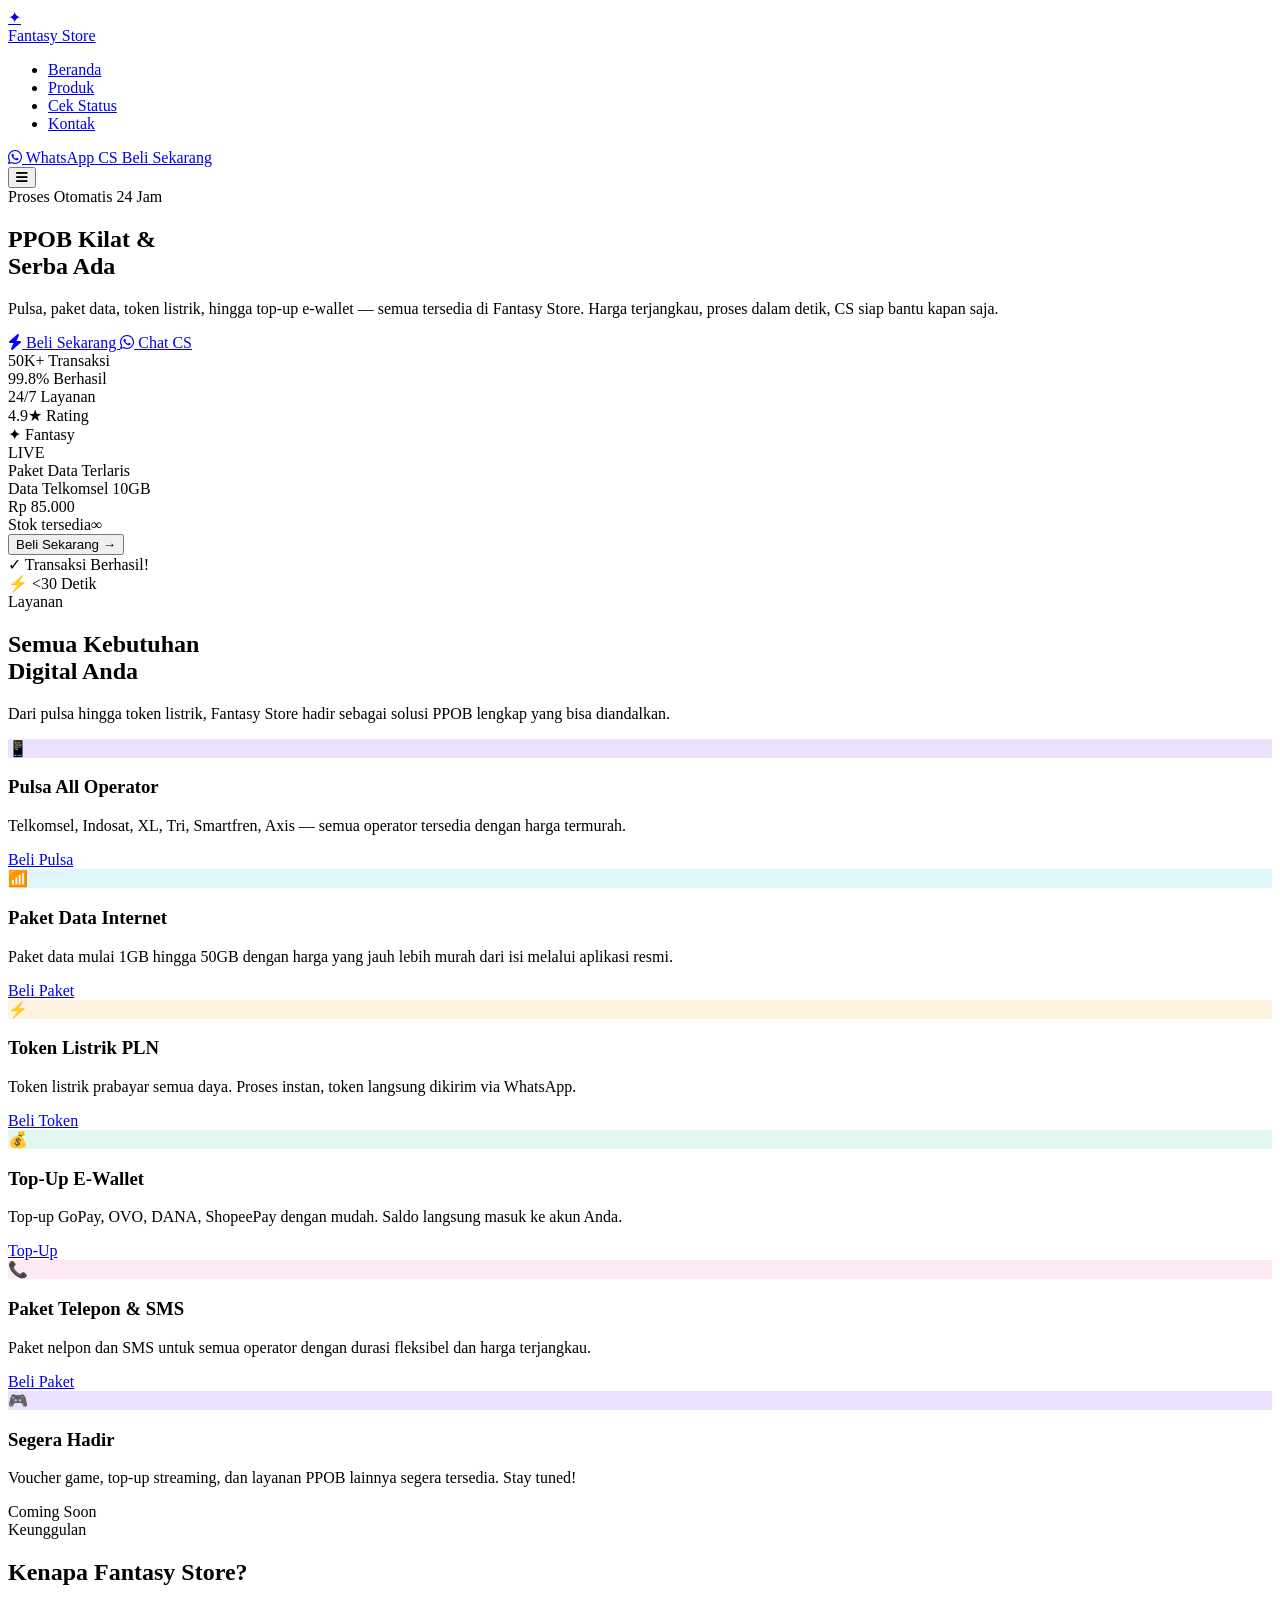
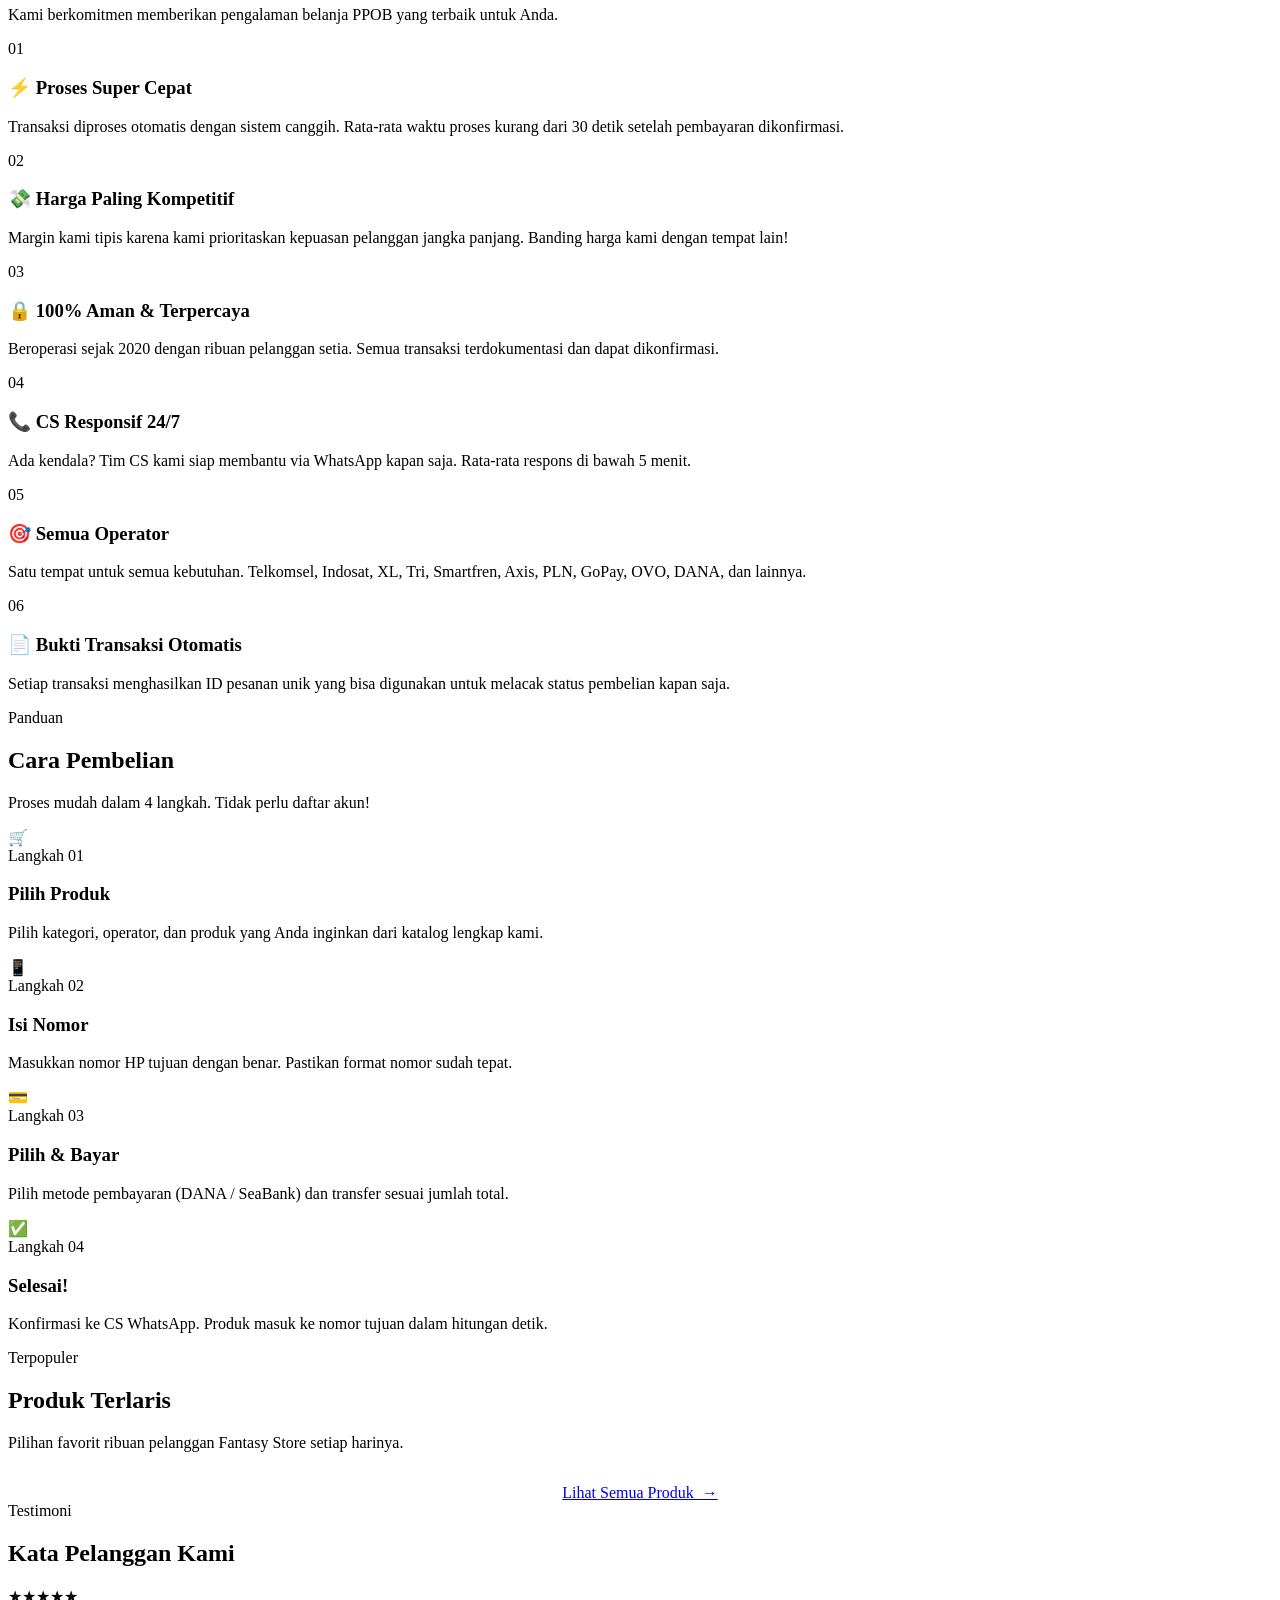
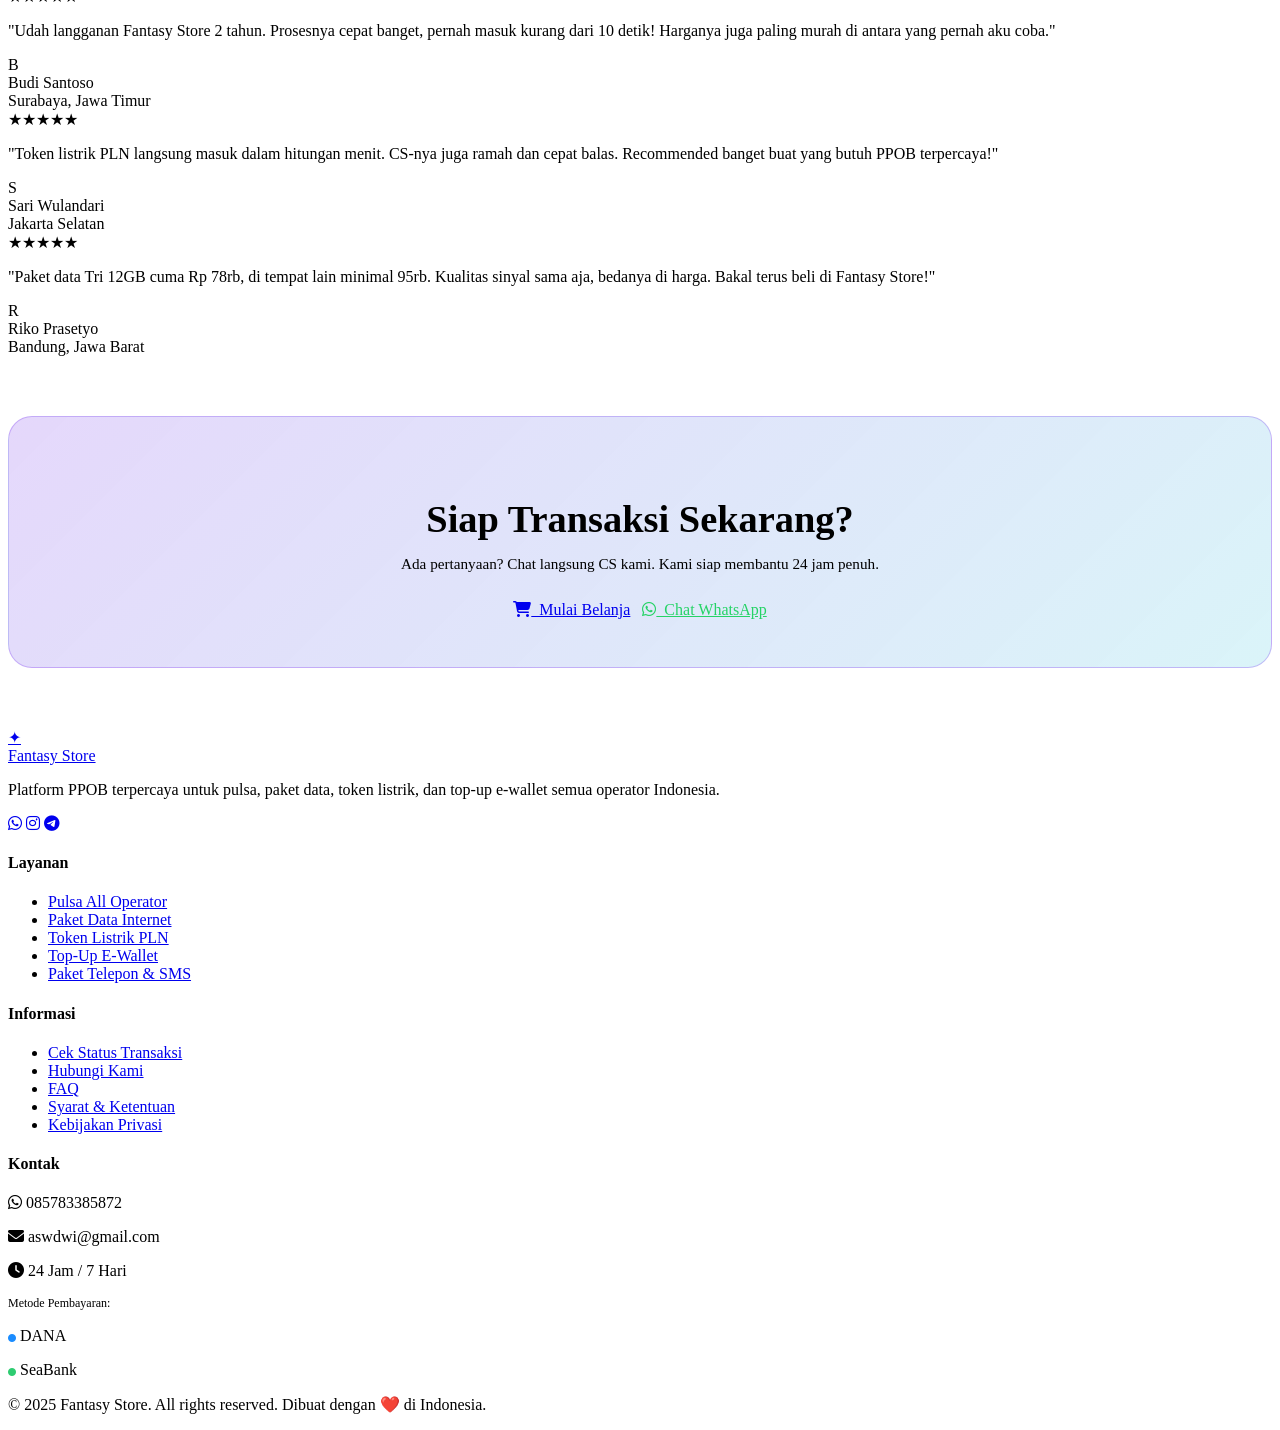
==== index.html @ 1d8f1a6b "Add files via upload" ====
<!DOCTYPE html>
<html lang="id">
<head>
  <meta charset="UTF-8"/>
  <meta name="viewport" content="width=device-width, initial-scale=1.0"/>
  <meta name="description" content="Fantasy Store — PPOB terpercaya. Pulsa, paket data, token listrik, e-wallet semua operator. Proses instan, harga termurah."/>
  <title>Fantasy Store — PPOB Terpercaya</title>
  <link rel="stylesheet" href="css/style.css"/>
  <link rel="stylesheet" href="https://cdnjs.cloudflare.com/ajax/libs/font-awesome/6.5.0/css/all.min.css"/>
</head>
<body>

<!-- ═══ NAVBAR ═══ -->
<nav class="navbar">
  <div class="nav-inner">
    <a href="index.html" class="logo">
      <div class="logo-icon">✦</div>
      Fantasy Store
    </a>
    <ul class="nav-links" id="navLinks">
      <li><a href="index.html" class="active">Beranda</a></li>
      <li><a href="produk.html">Produk</a></li>
      <li><a href="cek-status.html">Cek Status</a></li>
      <li><a href="kontak.html">Kontak</a></li>
    </ul>
    <div class="nav-right">
      <a href="https://wa.me/085783385872" target="_blank" class="nav-wa">
        <i class="fab fa-whatsapp"></i> WhatsApp CS
      </a>
      <a href="produk.html" class="btn-cta">Beli Sekarang</a>
    </div>
    <button class="hamburger" id="hamburger"><i class="fas fa-bars"></i></button>
  </div>
</nav>

<!-- ═══ HERO ═══ -->
<section class="hero">
  <div class="hero-content">
    <div class="hero-badge">
      <span class="badge-dot"></span>
      Proses Otomatis 24 Jam
    </div>
    <h1>
      PPOB Kilat &<br/>
      <span class="grad">Serba Ada</span>
    </h1>
    <p class="hero-desc">
      Pulsa, paket data, token listrik, hingga top-up e-wallet — semua tersedia di Fantasy Store. Harga terjangkau, proses dalam detik, CS siap bantu kapan saja.
    </p>
    <div class="hero-actions">
      <a href="produk.html" class="btn-primary">
        <i class="fas fa-bolt"></i> Beli Sekarang
      </a>
      <a href="https://wa.me/085783385872?text=Halo%20Fantasy%20Store%2C%20saya%20butuh%20bantuan" target="_blank" class="btn-ghost">
        <i class="fab fa-whatsapp"></i> Chat CS
      </a>
    </div>
    <div class="hero-stats">
      <div class="hstat">
        <span class="hstat-num">50K+</span>
        <span class="hstat-lbl">Transaksi</span>
      </div>
      <div class="hstat">
        <span class="hstat-num">99.8%</span>
        <span class="hstat-lbl">Berhasil</span>
      </div>
      <div class="hstat">
        <span class="hstat-num">24/7</span>
        <span class="hstat-lbl">Layanan</span>
      </div>
      <div class="hstat">
        <span class="hstat-num">4.9★</span>
        <span class="hstat-lbl">Rating</span>
      </div>
    </div>
  </div>
  <div class="hero-visual">
    <div class="hero-card-float">
      <div class="card-header">
        <div class="card-logo-mini">✦ Fantasy</div>
        <div class="card-live"><span class="live-dot"></span> LIVE</div>
      </div>
      <div class="card-product">Paket Data Terlaris</div>
      <div class="card-name">Data Telkomsel 10GB</div>
      <div class="card-price">Rp 85.000</div>
      <div class="card-progress">
        <div class="progress-lbl"><span>Stok tersedia</span><span>∞</span></div>
        <div class="progress-bar"><div class="progress-fill"></div></div>
      </div>
      <button class="card-btn-mini" onclick="window.location.href='produk.html'">Beli Sekarang →</button>
    </div>
    <div class="float-badge1">✓ Transaksi Berhasil!</div>
    <div class="float-badge2">⚡ &lt;30 Detik</div>
  </div>
</section>

<!-- ═══ OPERATOR MARQUEE ═══ -->
<div class="marquee-wrap">
  <div class="marquee-inner" id="marqueeInner"></div>
</div>

<!-- ═══ LAYANAN ═══ -->
<section class="layanan-section">
  <div class="container">
    <div class="section-head">
      <div class="section-label">Layanan</div>
      <h2 class="section-title">Semua Kebutuhan<br/>Digital Anda</h2>
      <p class="section-desc">Dari pulsa hingga token listrik, Fantasy Store hadir sebagai solusi PPOB lengkap yang bisa diandalkan.</p>
    </div>
    <div class="layanan-grid">
      <div class="layanan-card">
        <div class="layanan-icon" style="background:rgba(124,58,237,.15)">📱</div>
        <h3>Pulsa All Operator</h3>
        <p>Telkomsel, Indosat, XL, Tri, Smartfren, Axis — semua operator tersedia dengan harga termurah.</p>
        <a href="produk.html?kat=pulsa" class="layanan-link">Beli Pulsa</a>
      </div>
      <div class="layanan-card">
        <div class="layanan-icon" style="background:rgba(6,182,212,.12)">📶</div>
        <h3>Paket Data Internet</h3>
        <p>Paket data mulai 1GB hingga 50GB dengan harga yang jauh lebih murah dari isi melalui aplikasi resmi.</p>
        <a href="produk.html?kat=data" class="layanan-link">Beli Paket</a>
      </div>
      <div class="layanan-card">
        <div class="layanan-icon" style="background:rgba(245,158,11,.12)">⚡</div>
        <h3>Token Listrik PLN</h3>
        <p>Token listrik prabayar semua daya. Proses instan, token langsung dikirim via WhatsApp.</p>
        <a href="produk.html?kat=listrik" class="layanan-link">Beli Token</a>
      </div>
      <div class="layanan-card">
        <div class="layanan-icon" style="background:rgba(16,185,129,.12)">💰</div>
        <h3>Top-Up E-Wallet</h3>
        <p>Top-up GoPay, OVO, DANA, ShopeePay dengan mudah. Saldo langsung masuk ke akun Anda.</p>
        <a href="produk.html?kat=ewallet" class="layanan-link">Top-Up</a>
      </div>
      <div class="layanan-card">
        <div class="layanan-icon" style="background:rgba(236,72,153,.12)">📞</div>
        <h3>Paket Telepon & SMS</h3>
        <p>Paket nelpon dan SMS untuk semua operator dengan durasi fleksibel dan harga terjangkau.</p>
        <a href="produk.html?kat=telepon" class="layanan-link">Beli Paket</a>
      </div>
      <div class="layanan-card">
        <div class="layanan-icon" style="background:rgba(124,58,237,.15)">🎮</div>
        <h3>Segera Hadir</h3>
        <p>Voucher game, top-up streaming, dan layanan PPOB lainnya segera tersedia. Stay tuned!</p>
        <span class="layanan-link" style="-webkit-text-fill-color:var(--text2); background:none; color:var(--text2)">Coming Soon</span>
      </div>
    </div>
  </div>
</section>

<!-- ═══ KENAPA KAMI ═══ -->
<section>
  <div class="container">
    <div class="section-head center">
      <div class="section-label">Keunggulan</div>
      <h2 class="section-title">Kenapa Fantasy Store?</h2>
      <p class="section-desc">Kami berkomitmen memberikan pengalaman belanja PPOB yang terbaik untuk Anda.</p>
    </div>
    <div class="why-grid">
      <div class="why-card">
        <div class="why-num">01</div>
        <h3>⚡ Proses Super Cepat</h3>
        <p>Transaksi diproses otomatis dengan sistem canggih. Rata-rata waktu proses kurang dari 30 detik setelah pembayaran dikonfirmasi.</p>
      </div>
      <div class="why-card">
        <div class="why-num">02</div>
        <h3>💸 Harga Paling Kompetitif</h3>
        <p>Margin kami tipis karena kami prioritaskan kepuasan pelanggan jangka panjang. Banding harga kami dengan tempat lain!</p>
      </div>
      <div class="why-card">
        <div class="why-num">03</div>
        <h3>🔒 100% Aman & Terpercaya</h3>
        <p>Beroperasi sejak 2020 dengan ribuan pelanggan setia. Semua transaksi terdokumentasi dan dapat dikonfirmasi.</p>
      </div>
      <div class="why-card">
        <div class="why-num">04</div>
        <h3>📞 CS Responsif 24/7</h3>
        <p>Ada kendala? Tim CS kami siap membantu via WhatsApp kapan saja. Rata-rata respons di bawah 5 menit.</p>
      </div>
      <div class="why-card">
        <div class="why-num">05</div>
        <h3>🎯 Semua Operator</h3>
        <p>Satu tempat untuk semua kebutuhan. Telkomsel, Indosat, XL, Tri, Smartfren, Axis, PLN, GoPay, OVO, DANA, dan lainnya.</p>
      </div>
      <div class="why-card">
        <div class="why-num">06</div>
        <h3>📄 Bukti Transaksi Otomatis</h3>
        <p>Setiap transaksi menghasilkan ID pesanan unik yang bisa digunakan untuk melacak status pembelian kapan saja.</p>
      </div>
    </div>
  </div>
</section>

<!-- ═══ CARA BELI ═══ -->
<section style="background:rgba(255,255,255,.015); border-top:1px solid var(--glass-border); border-bottom:1px solid var(--glass-border);">
  <div class="container">
    <div class="section-head center">
      <div class="section-label">Panduan</div>
      <h2 class="section-title">Cara Pembelian</h2>
      <p class="section-desc">Proses mudah dalam 4 langkah. Tidak perlu daftar akun!</p>
    </div>
    <div class="steps-wrap">
      <div class="step-item">
        <div class="step-circle">🛒</div>
        <div class="step-num-label">Langkah 01</div>
        <h3>Pilih Produk</h3>
        <p>Pilih kategori, operator, dan produk yang Anda inginkan dari katalog lengkap kami.</p>
      </div>
      <div class="step-item">
        <div class="step-circle">📱</div>
        <div class="step-num-label">Langkah 02</div>
        <h3>Isi Nomor</h3>
        <p>Masukkan nomor HP tujuan dengan benar. Pastikan format nomor sudah tepat.</p>
      </div>
      <div class="step-item">
        <div class="step-circle">💳</div>
        <div class="step-num-label">Langkah 03</div>
        <h3>Pilih & Bayar</h3>
        <p>Pilih metode pembayaran (DANA / SeaBank) dan transfer sesuai jumlah total.</p>
      </div>
      <div class="step-item">
        <div class="step-circle">✅</div>
        <div class="step-num-label">Langkah 04</div>
        <h3>Selesai!</h3>
        <p>Konfirmasi ke CS WhatsApp. Produk masuk ke nomor tujuan dalam hitungan detik.</p>
      </div>
    </div>
  </div>
</section>

<!-- ═══ PRODUK TERLARIS ═══ -->
<section>
  <div class="container">
    <div class="section-head">
      <div class="section-label">Terpopuler</div>
      <h2 class="section-title">Produk Terlaris</h2>
      <p class="section-desc">Pilihan favorit ribuan pelanggan Fantasy Store setiap harinya.</p>
    </div>
    <div class="produk-grid" id="produkTerlaris"></div>
    <div style="text-align:center; margin-top:32px">
      <a href="produk.html" class="btn-primary">Lihat Semua Produk &nbsp;→</a>
    </div>
  </div>
</section>

<!-- ═══ TESTIMONI ═══ -->
<section style="background:rgba(255,255,255,.015); border-top:1px solid var(--glass-border);">
  <div class="container">
    <div class="section-head center">
      <div class="section-label">Testimoni</div>
      <h2 class="section-title">Kata Pelanggan Kami</h2>
    </div>
    <div class="testi-grid">
      <div class="testi-card">
        <div class="testi-stars">★★★★★</div>
        <p class="testi-text">"Udah langganan Fantasy Store 2 tahun. Prosesnya cepat banget, pernah masuk kurang dari 10 detik! Harganya juga paling murah di antara yang pernah aku coba."</p>
        <div class="testi-user">
          <div class="tuser-avatar">B</div>
          <div><div class="tuser-name">Budi Santoso</div><div class="tuser-city">Surabaya, Jawa Timur</div></div>
        </div>
      </div>
      <div class="testi-card">
        <div class="testi-stars">★★★★★</div>
        <p class="testi-text">"Token listrik PLN langsung masuk dalam hitungan menit. CS-nya juga ramah dan cepat balas. Recommended banget buat yang butuh PPOB terpercaya!"</p>
        <div class="testi-user">
          <div class="tuser-avatar">S</div>
          <div><div class="tuser-name">Sari Wulandari</div><div class="tuser-city">Jakarta Selatan</div></div>
        </div>
      </div>
      <div class="testi-card">
        <div class="testi-stars">★★★★★</div>
        <p class="testi-text">"Paket data Tri 12GB cuma Rp 78rb, di tempat lain minimal 95rb. Kualitas sinyal sama aja, bedanya di harga. Bakal terus beli di Fantasy Store!"</p>
        <div class="testi-user">
          <div class="tuser-avatar">R</div>
          <div><div class="tuser-name">Riko Prasetyo</div><div class="tuser-city">Bandung, Jawa Barat</div></div>
        </div>
      </div>
    </div>
  </div>
</section>

<!-- ═══ CTA BANNER ═══ -->
<section style="padding:60px 0;">
  <div class="container">
    <div style="background:linear-gradient(135deg,rgba(124,58,237,.2) 0%,rgba(6,182,212,.15) 100%); border:1px solid rgba(124,58,237,.3); border-radius:24px; padding:48px; text-align:center;">
      <h2 style="font-size:clamp(1.6rem,3vw,2.4rem); font-weight:800; margin-bottom:14px;">Siap Transaksi Sekarang?</h2>
      <p style="color:var(--text2); max-width:480px; margin:0 auto 28px; font-size:.95rem;">Ada pertanyaan? Chat langsung CS kami. Kami siap membantu 24 jam penuh.</p>
      <div style="display:flex; gap:12px; justify-content:center; flex-wrap:wrap;">
        <a href="produk.html" class="btn-primary"><i class="fas fa-shopping-cart"></i> &nbsp;Mulai Belanja</a>
        <a href="https://wa.me/085783385872?text=Halo%20Fantasy%20Store!" target="_blank" class="btn-ghost" style="border-color:rgba(37,211,102,.4); color:#25d366;">
          <i class="fab fa-whatsapp"></i> &nbsp;Chat WhatsApp
        </a>
      </div>
    </div>
  </div>
</section>

<!-- ═══ FOOTER ═══ -->
<footer class="footer">
  <div class="container">
    <div class="footer-grid">
      <div class="footer-brand">
        <a href="index.html" class="logo">
          <div class="logo-icon">✦</div> Fantasy Store
        </a>
        <p>Platform PPOB terpercaya untuk pulsa, paket data, token listrik, dan top-up e-wallet semua operator Indonesia.</p>
        <div class="footer-socials">
          <a href="https://wa.me/085783385872" target="_blank" class="social-btn" title="WhatsApp"><i class="fab fa-whatsapp"></i></a>
          <a href="#" class="social-btn" title="Instagram"><i class="fab fa-instagram"></i></a>
          <a href="#" class="social-btn" title="Telegram"><i class="fab fa-telegram"></i></a>
        </div>
      </div>
      <div class="footer-col">
        <h4>Layanan</h4>
        <ul>
          <li><a href="produk.html?kat=pulsa">Pulsa All Operator</a></li>
          <li><a href="produk.html?kat=data">Paket Data Internet</a></li>
          <li><a href="produk.html?kat=listrik">Token Listrik PLN</a></li>
          <li><a href="produk.html?kat=ewallet">Top-Up E-Wallet</a></li>
          <li><a href="produk.html?kat=telepon">Paket Telepon & SMS</a></li>
        </ul>
      </div>
      <div class="footer-col">
        <h4>Informasi</h4>
        <ul>
          <li><a href="cek-status.html">Cek Status Transaksi</a></li>
          <li><a href="kontak.html">Hubungi Kami</a></li>
          <li><a href="kontak.html#faq">FAQ</a></li>
          <li><a href="#">Syarat & Ketentuan</a></li>
          <li><a href="#">Kebijakan Privasi</a></li>
        </ul>
      </div>
      <div class="footer-col footer-contact">
        <h4>Kontak</h4>
        <p><i class="fab fa-whatsapp"></i> 085783385872</p>
        <p><i class="fas fa-envelope"></i> aswdwi@gmail.com</p>
        <p><i class="fas fa-clock"></i> 24 Jam / 7 Hari</p>
        <p style="margin-top:12px; font-size:.75rem; color:var(--text2);">Metode Pembayaran:</p>
        <p><i class="fas fa-circle" style="color:#1A8CFF; font-size:.5rem;"></i> DANA</p>
        <p><i class="fas fa-circle" style="color:#2ECC71; font-size:.5rem;"></i> SeaBank</p>
      </div>
    </div>
  </div>
  <div class="footer-bottom">
    <p>© 2025 Fantasy Store. All rights reserved. Dibuat dengan ❤️ di Indonesia.</p>
  </div>
</footer>

<script src="js/data.js"></script>
<script src="js/main.js"></script>
</body>
</html>
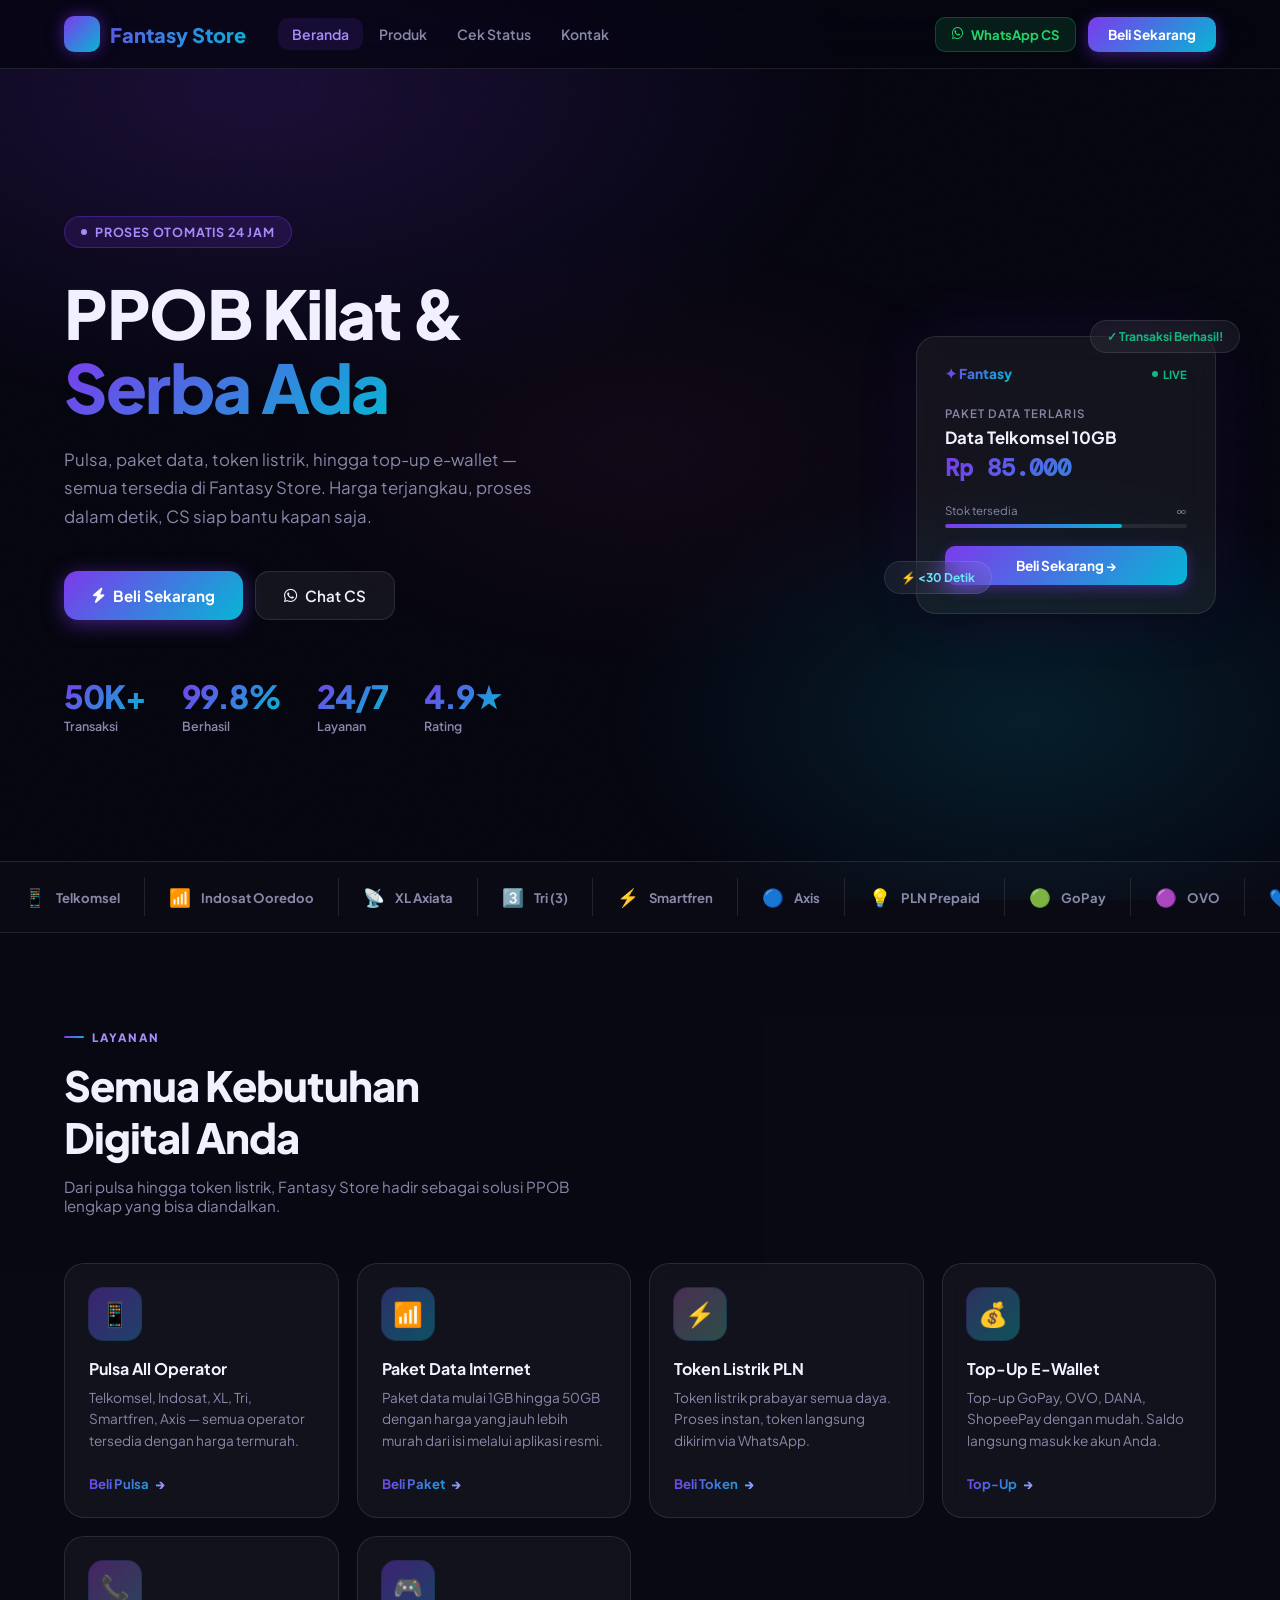
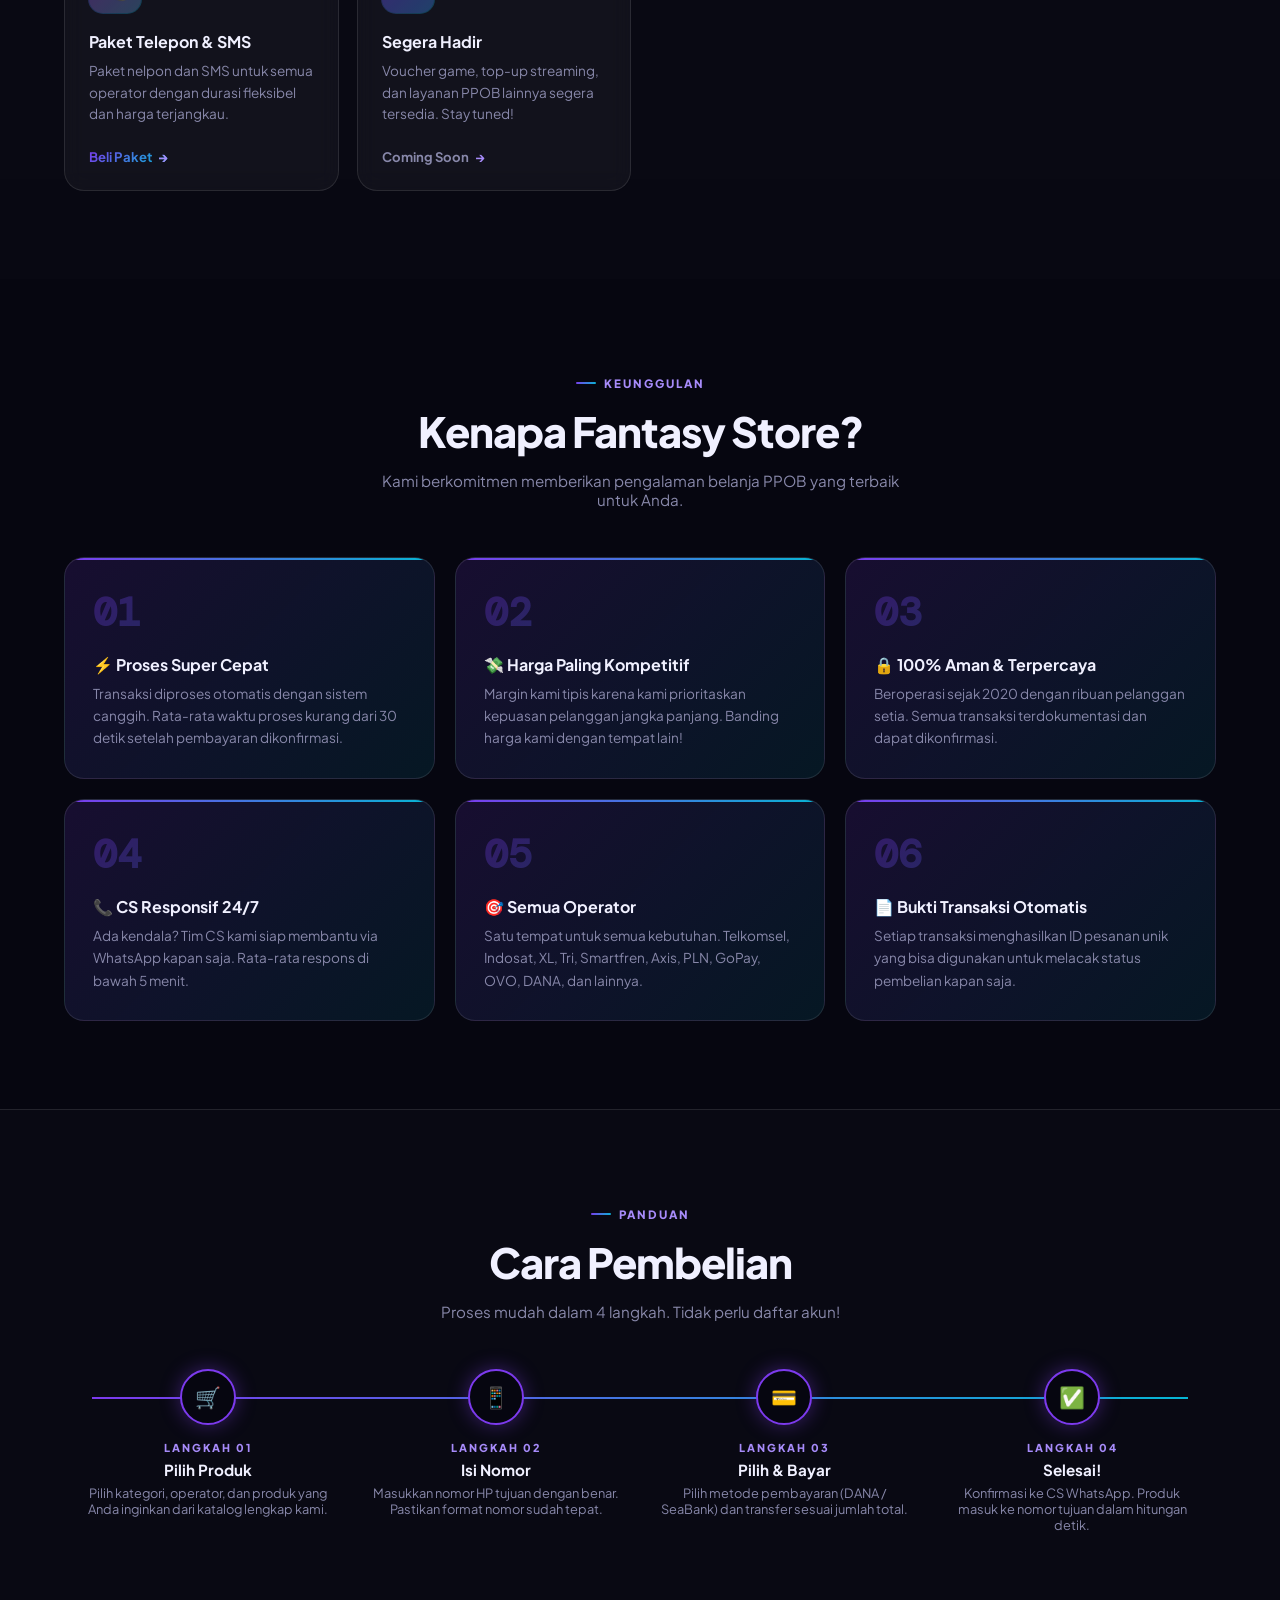
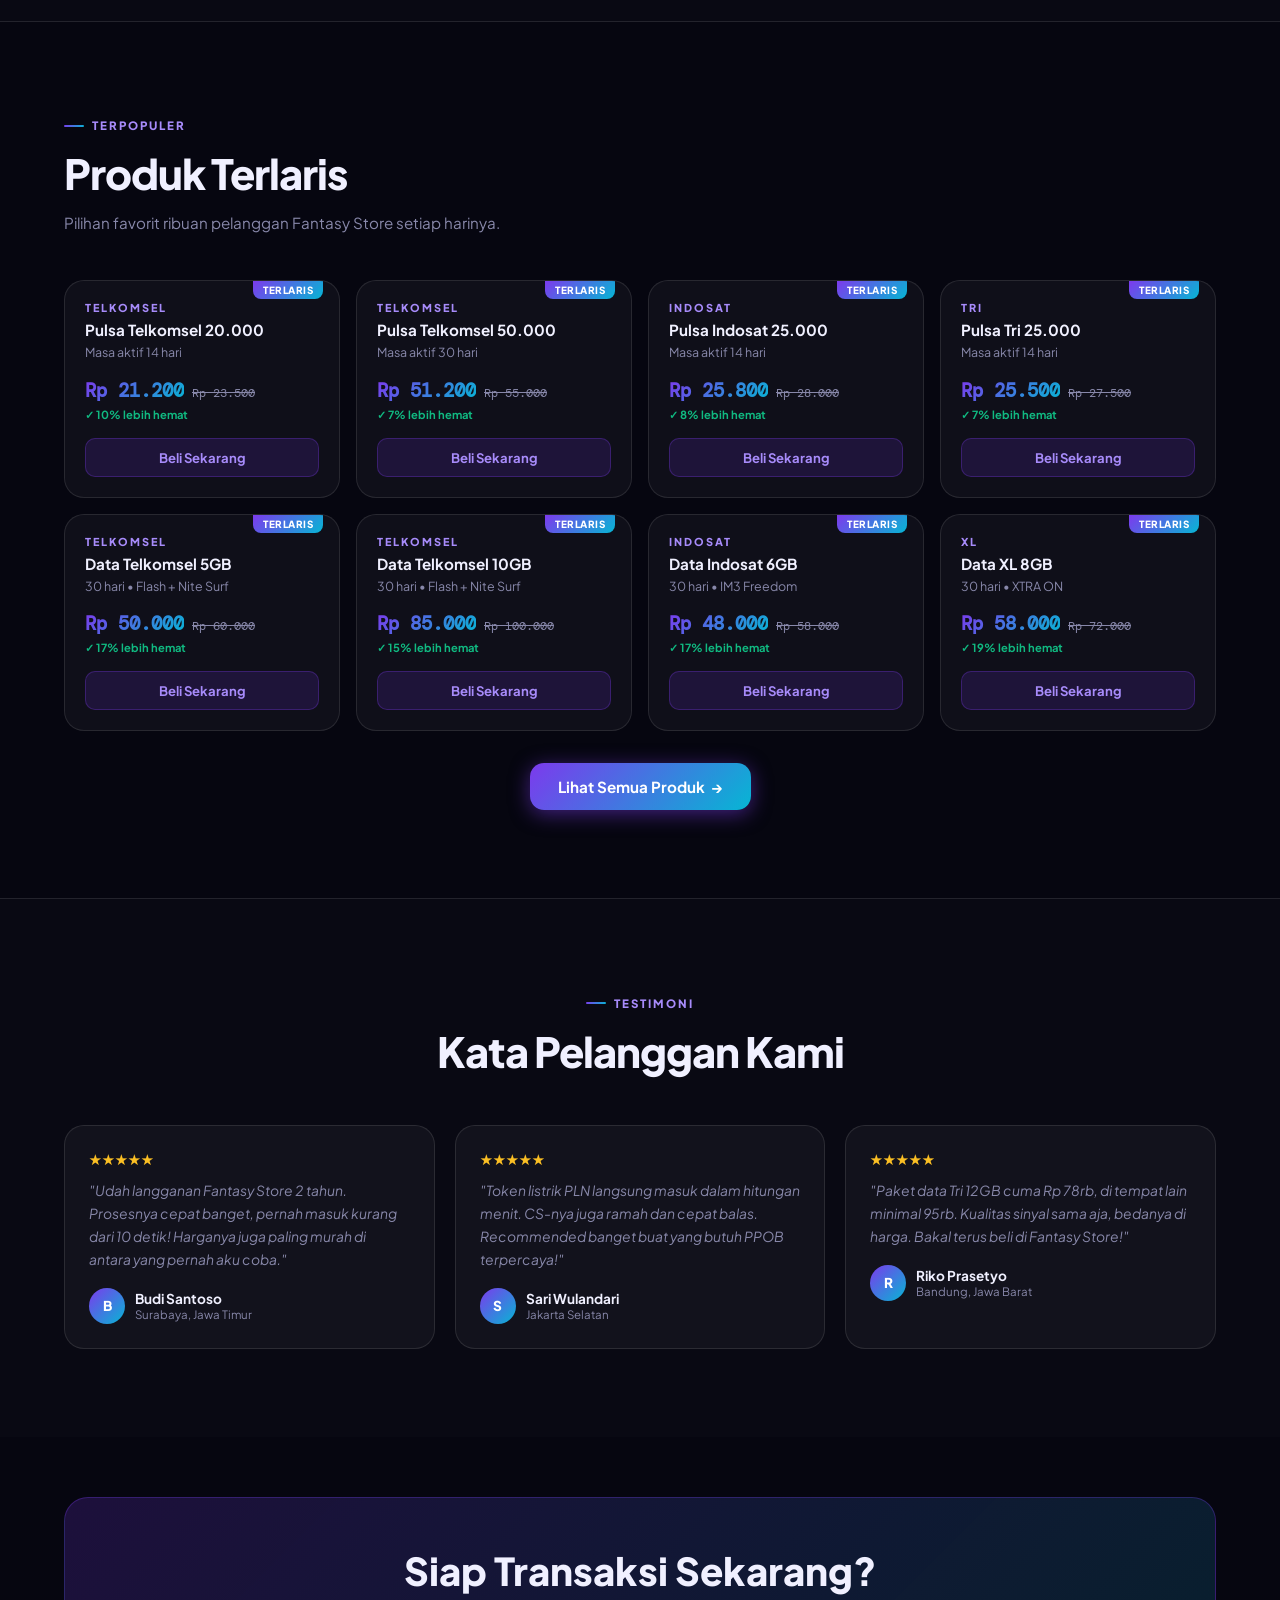
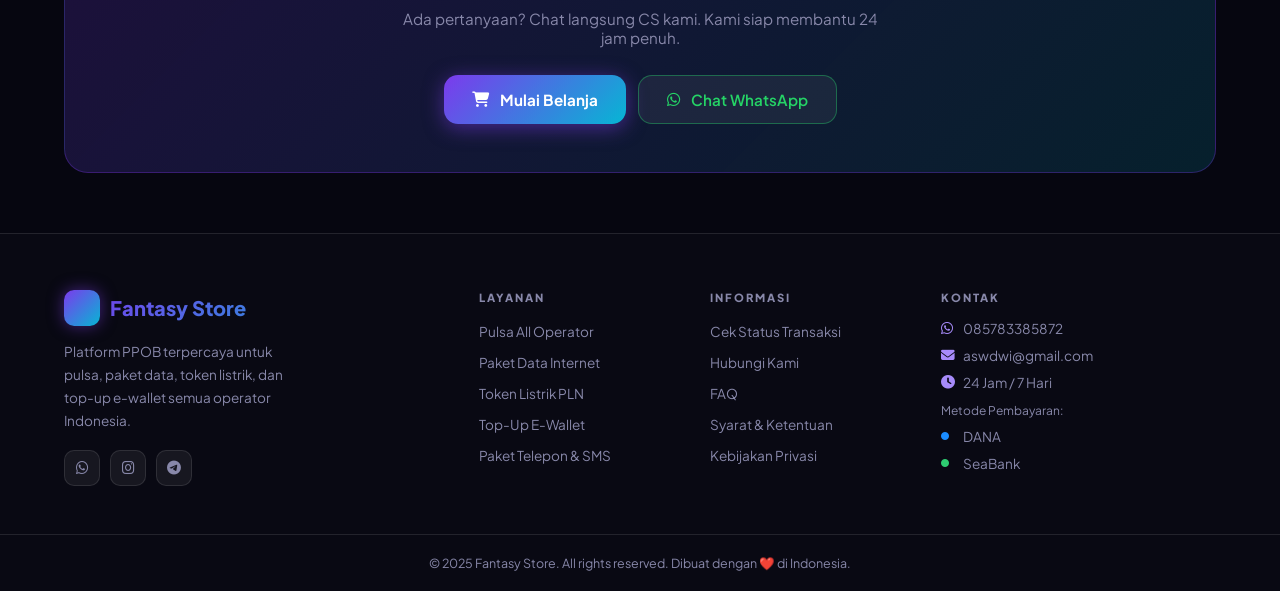
==== commit 6ba38f5c: "Update WhatsApp links in index.html" ====
--- a/index.html
+++ b/index.html
@@ -24,7 +24,7 @@
       <li><a href="kontak.html">Kontak</a></li>
     </ul>
     <div class="nav-right">
-      <a href="https://wa.me/085783385872" target="_blank" class="nav-wa">
+      <a href="https://wa.me/6285783385872" target="_blank" class="nav-wa">
         <i class="fab fa-whatsapp"></i> WhatsApp CS
       </a>
       <a href="produk.html" class="btn-cta">Beli Sekarang</a>
@@ -51,7 +51,7 @@
       <a href="produk.html" class="btn-primary">
         <i class="fas fa-bolt"></i> Beli Sekarang
       </a>
-      <a href="https://wa.me/085783385872?text=Halo%20Fantasy%20Store%2C%20saya%20butuh%20bantuan" target="_blank" class="btn-ghost">
+      <a href="https://wa.me/6285783385872?text=Halo%20Fantasy%20Store%2C%20saya%20butuh%20bantuan" target="_blank" class="btn-ghost">
         <i class="fab fa-whatsapp"></i> Chat CS
       </a>
     </div>
--- a/css/style.css
+++ b/css/style.css
@@ -0,0 +1,917 @@
+/* ═══════════════════════════════════════════
+   FANTASY STORE — Modern PPOB CSS
+   Aesthetic: Glassmorphism + Neon Gradient
+═══════════════════════════════════════════ */
+
+@import url('https://fonts.googleapis.com/css2?family=Plus+Jakarta+Sans:wght@300;400;500;600;700;800&family=DM+Mono:wght@400;500&display=swap');
+
+:root {
+  /* Colors */
+  --bg-base:        #060610;
+  --bg-card:        rgba(255,255,255,0.04);
+  --bg-card-hover:  rgba(255,255,255,0.08);
+  --glass:          rgba(255,255,255,0.06);
+  --glass-border:   rgba(255,255,255,0.1);
+
+  --violet:    #7c3aed;
+  --violet-lt: #a78bfa;
+  --cyan:      #06b6d4;
+  --cyan-lt:   #67e8f9;
+  --pink:      #ec4899;
+  --emerald:   #10b981;
+  --amber:     #f59e0b;
+  --red:       #ef4444;
+
+  --grad-main:  linear-gradient(135deg, #7c3aed 0%, #06b6d4 100%);
+  --grad-card:  linear-gradient(135deg, rgba(124,58,237,.15) 0%, rgba(6,182,212,.1) 100%);
+  --grad-shine: linear-gradient(135deg, rgba(255,255,255,.08) 0%, rgba(255,255,255,0) 60%);
+
+  --text:   #f0f0ff;
+  --text2:  #8888aa;
+  --text3:  #4444660;
+
+  --radius:  14px;
+  --radius2: 20px;
+  --shadow:  0 8px 32px rgba(0,0,0,.5);
+  --shadow2: 0 4px 16px rgba(124,58,237,.25);
+}
+
+*, *::before, *::after { box-sizing: border-box; margin: 0; padding: 0; }
+html { scroll-behavior: smooth; }
+
+body {
+  font-family: 'Plus Jakarta Sans', sans-serif;
+  background: var(--bg-base);
+  color: var(--text);
+  min-height: 100vh;
+  overflow-x: hidden;
+}
+
+/* Background mesh */
+body::before {
+  content: '';
+  position: fixed; inset: 0; z-index: -2;
+  background:
+    radial-gradient(ellipse 80% 60% at 20% 10%, rgba(124,58,237,.18) 0%, transparent 60%),
+    radial-gradient(ellipse 60% 50% at 80% 80%, rgba(6,182,212,.14) 0%, transparent 55%),
+    radial-gradient(ellipse 50% 40% at 50% 50%, rgba(236,72,153,.06) 0%, transparent 60%);
+  pointer-events: none;
+}
+
+/* Noise texture */
+body::after {
+  content: '';
+  position: fixed; inset: 0; z-index: -1;
+  background-image: url("data:image/svg+xml,%3Csvg viewBox='0 0 256 256' xmlns='http://www.w3.org/2000/svg'%3E%3Cfilter id='n'%3E%3CfeTurbulence type='fractalNoise' baseFrequency='0.9' numOctaves='4' stitchTiles='stitch'/%3E%3C/filter%3E%3Crect width='100%25' height='100%25' filter='url(%23n)' opacity='0.025'/%3E%3C/svg%3E");
+  opacity: .4; pointer-events: none;
+}
+
+a { text-decoration: none; color: inherit; }
+img { max-width: 100%; display: block; }
+button { font-family: inherit; cursor: pointer; }
+
+.container { max-width: 1200px; margin: 0 auto; padding: 0 24px; }
+
+/* ═══════════ SCROLLBAR ═══════════ */
+::-webkit-scrollbar { width: 6px; }
+::-webkit-scrollbar-track { background: var(--bg-base); }
+::-webkit-scrollbar-thumb { background: var(--violet); border-radius: 3px; }
+
+/* ═══════════ NAVBAR ═══════════ */
+.navbar {
+  position: sticky; top: 0; z-index: 200;
+  background: rgba(6,6,16,.8);
+  backdrop-filter: blur(20px) saturate(180%);
+  border-bottom: 1px solid var(--glass-border);
+}
+.nav-inner {
+  max-width: 1200px; margin: 0 auto;
+  display: flex; align-items: center;
+  height: 68px; padding: 0 24px; gap: 32px;
+}
+.logo {
+  display: flex; align-items: center; gap: 10px;
+  font-size: 1.25rem; font-weight: 800;
+  background: var(--grad-main);
+  -webkit-background-clip: text;
+  -webkit-text-fill-color: transparent;
+  background-clip: text;
+  white-space: nowrap; flex-shrink: 0;
+}
+.logo-icon {
+  width: 36px; height: 36px;
+  background: var(--grad-main);
+  border-radius: 10px;
+  display: flex; align-items: center; justify-content: center;
+  font-size: 1rem;
+  box-shadow: 0 0 16px rgba(124,58,237,.5);
+  flex-shrink: 0;
+}
+.nav-links {
+  display: flex; list-style: none;
+  gap: 2px; flex: 1;
+}
+.nav-links a {
+  display: block; padding: 7px 14px;
+  border-radius: 10px; font-size: .875rem; font-weight: 600;
+  color: var(--text2); transition: .2s;
+}
+.nav-links a:hover, .nav-links a.active {
+  color: var(--violet-lt);
+  background: rgba(124,58,237,.12);
+}
+.nav-right { display: flex; align-items: center; gap: 12px; flex-shrink: 0; }
+.nav-wa {
+  display: flex; align-items: center; gap: 8px;
+  background: rgba(37,211,102,.12);
+  border: 1px solid rgba(37,211,102,.25);
+  color: #25d366; padding: 8px 16px;
+  border-radius: 10px; font-weight: 700; font-size: .82rem;
+  transition: .2s;
+}
+.nav-wa:hover { background: rgba(37,211,102,.2); }
+.btn-cta {
+  background: var(--grad-main);
+  color: #fff; padding: 9px 20px;
+  border-radius: 10px; font-weight: 700; font-size: .85rem;
+  border: none; transition: .2s;
+  box-shadow: 0 4px 16px rgba(124,58,237,.4);
+}
+.btn-cta:hover { box-shadow: 0 4px 24px rgba(124,58,237,.6); transform: translateY(-1px); }
+.hamburger {
+  display: none; background: var(--glass);
+  border: 1px solid var(--glass-border);
+  color: var(--text); width: 40px; height: 40px;
+  border-radius: 10px; font-size: 1rem;
+  align-items: center; justify-content: center;
+}
+
+/* ═══════════ HERO ═══════════ */
+.hero {
+  min-height: 88vh;
+  display: flex; align-items: center;
+  padding: 80px 24px 60px;
+  max-width: 1200px; margin: 0 auto;
+  gap: 64px; position: relative;
+}
+.hero-content { flex: 1; }
+.hero-badge {
+  display: inline-flex; align-items: center; gap: 8px;
+  background: rgba(124,58,237,.15);
+  border: 1px solid rgba(124,58,237,.35);
+  color: var(--violet-lt); padding: 7px 16px;
+  border-radius: 999px; font-size: .78rem; font-weight: 700;
+  letter-spacing: .8px; text-transform: uppercase; margin-bottom: 28px;
+}
+.badge-dot {
+  width: 6px; height: 6px; border-radius: 50%;
+  background: var(--violet-lt);
+  animation: blink 1.5s ease-in-out infinite;
+}
+@keyframes blink { 0%,100%{opacity:1;} 50%{opacity:.2;} }
+
+.hero h1 {
+  font-size: clamp(2.6rem, 6vw, 4.2rem);
+  font-weight: 800; line-height: 1.1;
+  letter-spacing: -1.5px; margin-bottom: 22px;
+}
+.hero h1 .grad {
+  background: var(--grad-main);
+  -webkit-background-clip: text;
+  -webkit-text-fill-color: transparent;
+  background-clip: text;
+}
+.hero-desc {
+  font-size: 1.05rem; color: var(--text2);
+  line-height: 1.7; max-width: 500px; margin-bottom: 40px;
+}
+.hero-actions { display: flex; gap: 12px; flex-wrap: wrap; margin-bottom: 56px; }
+.btn-primary {
+  display: inline-flex; align-items: center; gap: 8px;
+  background: var(--grad-main);
+  color: #fff; padding: 14px 28px;
+  border-radius: var(--radius); font-weight: 700; font-size: .95rem;
+  border: none; transition: .25s;
+  box-shadow: 0 4px 20px rgba(124,58,237,.5);
+}
+.btn-primary:hover { box-shadow: 0 6px 28px rgba(124,58,237,.7); transform: translateY(-2px); }
+.btn-ghost {
+  display: inline-flex; align-items: center; gap: 8px;
+  background: var(--glass); border: 1px solid var(--glass-border);
+  color: var(--text); padding: 14px 28px;
+  border-radius: var(--radius); font-weight: 600; font-size: .95rem;
+  transition: .25s;
+}
+.btn-ghost:hover { background: var(--bg-card-hover); border-color: rgba(255,255,255,.2); }
+
+.hero-stats { display: flex; gap: 36px; }
+.hstat { display: flex; flex-direction: column; }
+.hstat-num {
+  font-size: 2rem; font-weight: 800; letter-spacing: -1px;
+  background: var(--grad-main);
+  -webkit-background-clip: text;
+  -webkit-text-fill-color: transparent;
+  background-clip: text;
+}
+.hstat-lbl { font-size: .78rem; color: var(--text2); font-weight: 600; margin-top: 2px; }
+
+/* Hero visual */
+.hero-visual { flex-shrink: 0; position: relative; }
+.hero-card-float {
+  width: 300px;
+  background: var(--glass);
+  border: 1px solid var(--glass-border);
+  border-radius: var(--radius2);
+  padding: 28px;
+  backdrop-filter: blur(20px);
+  box-shadow: var(--shadow), 0 0 60px rgba(124,58,237,.15);
+  animation: floatCard 5s ease-in-out infinite;
+}
+@keyframes floatCard {
+  0%,100%{ transform: translateY(0) rotate(0deg); }
+  33%{ transform: translateY(-12px) rotate(.5deg); }
+  66%{ transform: translateY(-6px) rotate(-.3deg); }
+}
+.card-header { display: flex; justify-content: space-between; align-items: center; margin-bottom: 24px; }
+.card-logo-mini {
+  font-size: .85rem; font-weight: 800;
+  background: var(--grad-main);
+  -webkit-background-clip: text; -webkit-text-fill-color: transparent; background-clip: text;
+}
+.card-live {
+  display: flex; align-items: center; gap: 5px;
+  font-size: .7rem; font-weight: 700; color: var(--emerald);
+}
+.live-dot {
+  width: 6px; height: 6px; border-radius: 50%;
+  background: var(--emerald);
+  animation: blink 1.2s ease-in-out infinite;
+}
+.card-product {
+  font-size: .72rem; color: var(--text2); font-weight: 600;
+  text-transform: uppercase; letter-spacing: 1px; margin-bottom: 6px;
+}
+.card-name { font-size: 1.05rem; font-weight: 700; margin-bottom: 4px; }
+.card-price {
+  font-size: 1.5rem; font-weight: 800;
+  background: var(--grad-main);
+  -webkit-background-clip: text; -webkit-text-fill-color: transparent; background-clip: text;
+  margin-bottom: 20px;
+  font-family: 'DM Mono', monospace;
+}
+.card-progress { margin-bottom: 18px; }
+.progress-lbl { display: flex; justify-content: space-between; font-size: .72rem; color: var(--text2); margin-bottom: 6px; }
+.progress-bar {
+  height: 4px; background: rgba(255,255,255,.08);
+  border-radius: 2px; overflow: hidden;
+}
+.progress-fill {
+  height: 100%; width: 73%;
+  background: var(--grad-main);
+  border-radius: 2px;
+}
+.card-btn-mini {
+  width: 100%; padding: 11px;
+  background: var(--grad-main); border: none;
+  border-radius: 10px; color: #fff;
+  font-weight: 700; font-size: .85rem;
+  box-shadow: 0 4px 14px rgba(124,58,237,.4);
+}
+.float-badge1, .float-badge2 {
+  position: absolute;
+  background: var(--glass);
+  border: 1px solid var(--glass-border);
+  backdrop-filter: blur(16px);
+  border-radius: 999px;
+  padding: 8px 16px;
+  font-size: .75rem; font-weight: 700;
+  white-space: nowrap;
+}
+.float-badge1 { top: -16px; right: -24px; color: var(--emerald); animation: floatBadge1 4s ease-in-out infinite; }
+.float-badge2 { bottom: 20px; left: -32px; color: var(--cyan-lt); animation: floatBadge2 5s ease-in-out infinite; }
+@keyframes floatBadge1 { 0%,100%{transform:translateY(0);} 50%{transform:translateY(-8px);} }
+@keyframes floatBadge2 { 0%,100%{transform:translateY(0);} 50%{transform:translateY(8px);} }
+
+/* ═══════════ MARQUEE OPERATORS ═══════════ */
+.marquee-wrap {
+  border-top: 1px solid var(--glass-border);
+  border-bottom: 1px solid var(--glass-border);
+  background: rgba(255,255,255,.02);
+  padding: 16px 0; overflow: hidden;
+}
+.marquee-inner {
+  display: flex; gap: 0;
+  animation: marquee 25s linear infinite;
+  width: max-content;
+}
+.marquee-inner:hover { animation-play-state: paused; }
+@keyframes marquee { from{transform:translateX(0);} to{transform:translateX(-50%);} }
+.op-chip {
+  display: inline-flex; align-items: center; gap: 10px;
+  padding: 8px 24px;
+  border-right: 1px solid var(--glass-border);
+  font-size: .82rem; font-weight: 700; color: var(--text2);
+  white-space: nowrap;
+}
+.op-chip span { font-size: 1.1rem; }
+
+/* ═══════════ SECTION COMMON ═══════════ */
+section { padding: 88px 0; }
+.section-label {
+  display: inline-flex; align-items: center; gap: 8px;
+  font-size: .72rem; font-weight: 800; letter-spacing: 2px;
+  text-transform: uppercase; color: var(--violet-lt);
+  margin-bottom: 14px;
+}
+.section-label::before {
+  content: ''; width: 20px; height: 2px;
+  background: var(--grad-main); border-radius: 1px;
+}
+.section-title {
+  font-size: clamp(1.8rem, 3.5vw, 2.6rem);
+  font-weight: 800; letter-spacing: -1px; margin-bottom: 14px;
+}
+.section-desc { color: var(--text2); font-size: .95rem; max-width: 520px; }
+.section-head { margin-bottom: 48px; }
+.section-head.center { text-align: center; }
+.section-head.center .section-label { justify-content: center; }
+.section-head.center .section-desc { margin: 0 auto; }
+
+/* ═══════════ LAYANAN / PRODUK GRID ═══════════ */
+.layanan-section { background: rgba(255,255,255,.01); }
+.layanan-grid {
+  display: grid;
+  grid-template-columns: repeat(auto-fill, minmax(260px, 1fr));
+  gap: 18px;
+}
+.layanan-card {
+  background: var(--bg-card);
+  border: 1px solid var(--glass-border);
+  border-radius: var(--radius2);
+  padding: 24px;
+  backdrop-filter: blur(10px);
+  transition: .3s cubic-bezier(.34,1.56,.64,1);
+  position: relative; overflow: hidden;
+}
+.layanan-card::before {
+  content: '';
+  position: absolute; inset: 0;
+  background: var(--grad-shine);
+  opacity: 0; transition: .3s;
+}
+.layanan-card:hover { border-color: rgba(124,58,237,.4); transform: translateY(-6px); box-shadow: var(--shadow2); }
+.layanan-card:hover::before { opacity: 1; }
+.layanan-icon {
+  width: 52px; height: 52px;
+  border-radius: 14px;
+  display: flex; align-items: center; justify-content: center;
+  font-size: 1.5rem; margin-bottom: 18px;
+  position: relative;
+}
+.layanan-icon::after {
+  content: '';
+  position: absolute; inset: -1px;
+  border-radius: 15px;
+  background: var(--grad-main); z-index: -1; opacity: .3;
+}
+.layanan-card h3 { font-size: 1rem; font-weight: 700; margin-bottom: 8px; }
+.layanan-card p { color: var(--text2); font-size: .85rem; line-height: 1.6; margin-bottom: 20px; }
+.layanan-link {
+  display: inline-flex; align-items: center; gap: 6px;
+  font-size: .82rem; font-weight: 700;
+  background: var(--grad-main);
+  -webkit-background-clip: text; -webkit-text-fill-color: transparent; background-clip: text;
+}
+.layanan-link::after { content: '→'; -webkit-text-fill-color: var(--violet-lt); }
+
+/* ═══════════ PRODUK PAGE ═══════════ */
+.page-hero {
+  padding: 72px 0 48px;
+  text-align: center;
+  border-bottom: 1px solid var(--glass-border);
+}
+.page-hero h1 { font-size: clamp(1.8rem, 4vw, 3rem); font-weight: 800; margin-bottom: 12px; }
+
+.filter-sticky {
+  position: sticky; top: 68px; z-index: 100;
+  background: rgba(6,6,16,.85);
+  backdrop-filter: blur(20px);
+  border-bottom: 1px solid var(--glass-border);
+  padding: 16px 0;
+}
+.filter-inner {
+  display: flex; flex-wrap: wrap; gap: 14px; align-items: center;
+  max-width: 1200px; margin: 0 auto; padding: 0 24px;
+}
+.filter-group { display: flex; flex-direction: column; gap: 6px; flex: 1; min-width: 200px; }
+.filter-group label {
+  font-size: .68rem; font-weight: 800; letter-spacing: 1.5px;
+  text-transform: uppercase; color: var(--text2);
+}
+.chip-group { display: flex; flex-wrap: wrap; gap: 6px; }
+.chip {
+  background: var(--glass); border: 1px solid var(--glass-border);
+  color: var(--text2); padding: 6px 14px;
+  border-radius: 999px; font-size: .78rem; font-weight: 700;
+  cursor: pointer; transition: .2s; font-family: inherit;
+}
+.chip:hover { border-color: var(--violet-lt); color: var(--violet-lt); }
+.chip.active {
+  background: rgba(124,58,237,.2); border-color: var(--violet);
+  color: var(--violet-lt);
+}
+.search-wrap { position: relative; }
+.search-input {
+  background: var(--glass); border: 1px solid var(--glass-border);
+  color: var(--text); padding: 9px 14px 9px 38px;
+  border-radius: 10px; font-family: inherit;
+  font-size: .88rem; outline: none; transition: .2s; width: 220px;
+}
+.search-input:focus { border-color: var(--violet); }
+.search-icon {
+  position: absolute; left: 12px; top: 50%; transform: translateY(-50%);
+  color: var(--text2); font-size: .85rem;
+}
+
+.produk-section { padding: 48px 0 80px; }
+.produk-grid {
+  display: grid;
+  grid-template-columns: repeat(auto-fill, minmax(230px, 1fr));
+  gap: 16px;
+}
+.produk-card {
+  background: var(--bg-card);
+  border: 1px solid var(--glass-border);
+  border-radius: var(--radius2);
+  padding: 20px;
+  transition: .3s cubic-bezier(.34,1.56,.64,1);
+  cursor: pointer; position: relative; overflow: hidden;
+}
+.produk-card::after {
+  content: '';
+  position: absolute; inset: 0;
+  background: var(--grad-main);
+  opacity: 0; transition: .3s; border-radius: var(--radius2);
+}
+.produk-card:hover { border-color: rgba(124,58,237,.5); transform: translateY(-4px); box-shadow: var(--shadow2); }
+.produk-badge {
+  position: absolute; top: 0; right: 16px;
+  background: var(--grad-main);
+  font-size: .62rem; font-weight: 800;
+  color: #fff; padding: 3px 10px;
+  border-radius: 0 0 8px 8px; letter-spacing: .5px;
+}
+.produk-op {
+  font-size: .68rem; font-weight: 800;
+  letter-spacing: 2px; text-transform: uppercase;
+  color: var(--violet-lt); margin-bottom: 6px;
+}
+.produk-nama { font-size: .95rem; font-weight: 700; margin-bottom: 4px; }
+.produk-desc { font-size: .78rem; color: var(--text2); margin-bottom: 16px; line-height: 1.5; }
+.produk-price-wrap { display: flex; align-items: baseline; gap: 8px; margin-bottom: 4px; }
+.produk-price {
+  font-size: 1.2rem; font-weight: 800;
+  font-family: 'DM Mono', monospace;
+  background: var(--grad-main);
+  -webkit-background-clip: text; -webkit-text-fill-color: transparent; background-clip: text;
+}
+.produk-coret {
+  font-size: .75rem; color: var(--text2);
+  text-decoration: line-through;
+  font-family: 'DM Mono', monospace;
+}
+.produk-hemat { font-size: .7rem; color: var(--emerald); font-weight: 700; margin-bottom: 16px; }
+.btn-beli {
+  width: 100%; padding: 10px;
+  background: rgba(124,58,237,.15); border: 1px solid rgba(124,58,237,.3);
+  color: var(--violet-lt); border-radius: 10px;
+  font-weight: 700; font-size: .82rem; transition: .2s;
+  font-family: inherit;
+}
+.btn-beli:hover {
+  background: var(--grad-main); border-color: transparent;
+  color: #fff; box-shadow: 0 4px 16px rgba(124,58,237,.4);
+}
+
+/* ═══════════ MODAL ═══════════ */
+.modal-overlay {
+  position: fixed; inset: 0; z-index: 500;
+  background: rgba(0,0,0,.75);
+  backdrop-filter: blur(6px);
+  display: flex; align-items: center; justify-content: center;
+  padding: 20px;
+  animation: fadeIn .2s ease;
+}
+@keyframes fadeIn { from{opacity:0;} to{opacity:1;} }
+.modal {
+  background: #0e0e1e;
+  border: 1px solid var(--glass-border);
+  border-radius: var(--radius2);
+  padding: 32px;
+  max-width: 500px; width: 100%;
+  position: relative;
+  max-height: 92vh; overflow-y: auto;
+  animation: slideUp .3s cubic-bezier(.34,1.56,.64,1);
+}
+@keyframes slideUp { from{opacity:0; transform:translateY(40px) scale(.95);} to{opacity:1; transform:none;} }
+.modal-close {
+  position: absolute; top: 16px; right: 16px;
+  width: 34px; height: 34px;
+  background: var(--glass); border: 1px solid var(--glass-border);
+  border-radius: 50%; color: var(--text2);
+  display: flex; align-items: center; justify-content: center;
+  cursor: pointer; font-size: .9rem; transition: .2s;
+}
+.modal-close:hover { background: var(--bg-card-hover); color: var(--text); }
+.modal-title { font-size: 1.3rem; font-weight: 800; margin-bottom: 6px; }
+.modal-sub { font-size: .85rem; color: var(--text2); margin-bottom: 24px; }
+
+.modal-produk-info {
+  background: rgba(124,58,237,.08);
+  border: 1px solid rgba(124,58,237,.2);
+  border-radius: var(--radius); padding: 16px;
+  margin-bottom: 24px; display: flex;
+  align-items: center; justify-content: space-between;
+}
+.mpi-left .mpi-op { font-size: .68rem; font-weight: 800; text-transform: uppercase; letter-spacing: 2px; color: var(--violet-lt); }
+.mpi-left .mpi-nama { font-size: .95rem; font-weight: 700; }
+.mpi-price {
+  font-size: 1.15rem; font-weight: 800;
+  font-family: 'DM Mono', monospace;
+  background: var(--grad-main);
+  -webkit-background-clip: text; -webkit-text-fill-color: transparent; background-clip: text;
+}
+
+/* Form */
+.form-row { display: grid; grid-template-columns: 1fr 1fr; gap: 14px; }
+.form-group { margin-bottom: 16px; }
+.form-group label {
+  display: block; font-size: .72rem; font-weight: 800;
+  letter-spacing: 1px; text-transform: uppercase;
+  color: var(--text2); margin-bottom: 7px;
+}
+.form-group input,
+.form-group select,
+.form-group textarea {
+  width: 100%;
+  background: rgba(255,255,255,.04);
+  border: 1px solid var(--glass-border);
+  color: var(--text); padding: 11px 14px;
+  border-radius: 10px; font-family: inherit;
+  font-size: .9rem; outline: none; transition: .2s;
+}
+.form-group input:focus,
+.form-group select:focus,
+.form-group textarea:focus { border-color: var(--violet); box-shadow: 0 0 0 3px rgba(124,58,237,.15); }
+.form-group select option { background: #0e0e1e; }
+
+.payment-methods { display: grid; grid-template-columns: 1fr 1fr; gap: 10px; margin-bottom: 20px; }
+.pay-opt {
+  background: var(--glass); border: 1px solid var(--glass-border);
+  border-radius: 10px; padding: 12px 14px;
+  cursor: pointer; transition: .2s;
+  display: flex; flex-direction: column; gap: 4px;
+}
+.pay-opt:hover { border-color: var(--violet); }
+.pay-opt.selected { background: rgba(124,58,237,.15); border-color: var(--violet); }
+.pay-opt .pay-name { font-size: .82rem; font-weight: 700; }
+.pay-opt .pay-num {
+  font-size: .72rem; color: var(--text2);
+  font-family: 'DM Mono', monospace;
+}
+.pay-icon { font-size: 1.2rem; margin-bottom: 4px; }
+/* Hidden number reveal on click */
+.pay-opt .pay-num-hidden { display: none; }
+.pay-opt.selected .pay-num-hidden { display: block; }
+.pay-opt.selected .pay-num-mask { display: none; }
+
+.pay-info-box {
+  background: rgba(6,182,212,.06);
+  border: 1px solid rgba(6,182,212,.2);
+  border-radius: var(--radius); padding: 14px 16px;
+  margin-bottom: 20px; font-size: .82rem;
+  color: var(--cyan-lt); display: none;
+}
+.pay-info-box.show { display: block; }
+
+.order-total {
+  background: rgba(124,58,237,.08);
+  border: 1px solid rgba(124,58,237,.2);
+  border-radius: var(--radius); padding: 14px 16px;
+  margin-bottom: 20px;
+}
+.ot-row { display: flex; justify-content: space-between; font-size: .85rem; padding: 4px 0; }
+.ot-row span { color: var(--text2); }
+.ot-row strong { font-weight: 700; }
+.ot-total { font-size: 1rem; font-weight: 800; border-top: 1px solid var(--glass-border); margin-top: 8px; padding-top: 8px; }
+.ot-total span { color: var(--text); }
+.ot-total strong {
+  background: var(--grad-main);
+  -webkit-background-clip: text; -webkit-text-fill-color: transparent; background-clip: text;
+  font-size: 1.1rem;
+}
+
+/* Success modal */
+.modal-success { text-align: center; padding: 12px 0; }
+.success-anim {
+  width: 72px; height: 72px; border-radius: 50%;
+  background: linear-gradient(135deg, var(--emerald), #34d399);
+  display: flex; align-items: center; justify-content: center;
+  font-size: 2rem; margin: 0 auto 20px;
+  box-shadow: 0 0 32px rgba(16,185,129,.4);
+  animation: popIn .4s cubic-bezier(.34,1.56,.64,1);
+}
+@keyframes popIn { from{transform:scale(0);} to{transform:scale(1);} }
+.order-id-badge {
+  display: inline-block;
+  background: var(--glass); border: 1px solid var(--glass-border);
+  padding: 10px 20px; border-radius: 999px;
+  font-family: 'DM Mono', monospace; font-size: .9rem;
+  color: var(--violet-lt); margin: 14px 0;
+}
+.modal-btns { display: flex; gap: 10px; justify-content: center; margin-top: 20px; }
+
+/* ═══════════ CEK STATUS ═══════════ */
+.cek-wrap {
+  max-width: 620px; margin: 0 auto;
+}
+.cek-card {
+  background: var(--bg-card);
+  border: 1px solid var(--glass-border);
+  border-radius: var(--radius2); padding: 32px;
+  backdrop-filter: blur(10px);
+  margin-bottom: 40px;
+}
+.cek-card h2 { font-size: 1.2rem; font-weight: 800; margin-bottom: 20px; }
+.input-group { display: flex; gap: 10px; }
+.input-group input { flex: 1; }
+.btn-cek {
+  background: var(--grad-main); border: none;
+  color: #fff; padding: 11px 22px;
+  border-radius: 10px; font-weight: 700; font-size: .88rem;
+  white-space: nowrap; transition: .2s;
+  box-shadow: 0 4px 14px rgba(124,58,237,.4);
+  font-family: inherit;
+}
+.btn-cek:hover { box-shadow: 0 4px 22px rgba(124,58,237,.6); }
+
+.result-card {
+  background: var(--bg-card); border: 1px solid var(--glass-border);
+  border-radius: var(--radius2); padding: 24px;
+  margin-bottom: 16px; animation: slideUp .3s ease;
+}
+.result-header-row { display: flex; align-items: center; justify-content: space-between; margin-bottom: 20px; }
+.status-pill {
+  display: inline-flex; align-items: center; gap: 6px;
+  padding: 6px 14px; border-radius: 999px;
+  font-size: .75rem; font-weight: 800;
+}
+.status-pill.pending { background: rgba(245,158,11,.12); color: var(--amber); border: 1px solid rgba(245,158,11,.25); }
+.status-pill.sukses { background: rgba(16,185,129,.12); color: var(--emerald); border: 1px solid rgba(16,185,129,.25); }
+.status-pill.gagal { background: rgba(239,68,68,.12); color: var(--red); border: 1px solid rgba(239,68,68,.25); }
+.result-oid { font-family: 'DM Mono', monospace; font-size: .78rem; color: var(--text2); }
+.result-rows { border-top: 1px solid var(--glass-border); }
+.result-row { display: flex; justify-content: space-between; padding: 11px 0; border-bottom: 1px solid var(--glass-border); font-size: .87rem; }
+.result-row span { color: var(--text2); }
+
+.empty-state {
+  text-align: center; padding: 60px 20px;
+  color: var(--text2);
+}
+.empty-icon { font-size: 3rem; margin-bottom: 12px; opacity: .5; }
+
+.riwayat-section { margin-top: 40px; }
+.riwayat-title { font-size: 1rem; font-weight: 700; margin-bottom: 16px; color: var(--text2); }
+.riwayat-item {
+  background: var(--bg-card); border: 1px solid var(--glass-border);
+  border-radius: var(--radius); padding: 14px 18px;
+  margin-bottom: 10px; display: flex;
+  align-items: center; justify-content: space-between;
+  cursor: pointer; transition: .2s; font-size: .85rem;
+}
+.riwayat-item:hover { border-color: var(--violet); }
+.ri-left .ri-nama { font-weight: 700; margin-bottom: 2px; }
+.ri-left .ri-id { font-size: .72rem; color: var(--text2); font-family: 'DM Mono', monospace; }
+.ri-right .ri-harga { font-weight: 800; color: var(--violet-lt); font-family: 'DM Mono', monospace; text-align: right; }
+.ri-right .ri-tgl { font-size: .7rem; color: var(--text2); text-align: right; }
+
+/* ═══════════ KONTAK ═══════════ */
+.kontak-grid { display: grid; grid-template-columns: 1fr 1.2fr; gap: 48px; }
+.kontak-channel {
+  display: flex; gap: 16px; align-items: flex-start;
+  margin-bottom: 22px;
+  padding: 16px;
+  background: var(--bg-card); border: 1px solid var(--glass-border);
+  border-radius: var(--radius); transition: .2s;
+}
+.kontak-channel:hover { border-color: rgba(124,58,237,.4); }
+.ch-icon {
+  width: 46px; height: 46px; border-radius: 12px;
+  display: flex; align-items: center; justify-content: center;
+  font-size: 1.2rem; flex-shrink: 0;
+}
+.ch-body { flex: 1; }
+.ch-label { font-size: .68rem; font-weight: 800; letter-spacing: 1.5px; text-transform: uppercase; color: var(--text2); margin-bottom: 3px; }
+.ch-val { font-size: .9rem; font-weight: 700; margin-bottom: 4px; }
+.ch-note { font-size: .75rem; color: var(--text2); }
+.ch-btn {
+  display: inline-flex; align-items: center; gap: 6px;
+  padding: 6px 14px; border-radius: 8px;
+  font-size: .75rem; font-weight: 700;
+  border: 1px solid; cursor: pointer; margin-top: 8px;
+  transition: .2s; font-family: inherit;
+}
+
+.form-kontak {
+  background: var(--bg-card); border: 1px solid var(--glass-border);
+  border-radius: var(--radius2); padding: 28px;
+}
+.form-kontak h2 { font-size: 1.2rem; font-weight: 800; margin-bottom: 20px; }
+
+.faq-section { margin-top: 60px; border-top: 1px solid var(--glass-border); padding-top: 60px; }
+.faq-grid { display: grid; grid-template-columns: 1fr 1fr; gap: 14px; }
+.faq-item {
+  background: var(--bg-card); border: 1px solid var(--glass-border);
+  border-radius: var(--radius); overflow: hidden;
+}
+.faq-q {
+  display: flex; justify-content: space-between; align-items: center;
+  padding: 16px 18px; cursor: pointer; font-weight: 600;
+  font-size: .88rem; transition: .2s; gap: 12px;
+}
+.faq-q:hover { color: var(--violet-lt); }
+.faq-q.open { color: var(--violet-lt); }
+.faq-chevron { font-size: .75rem; transition: .3s; flex-shrink: 0; }
+.faq-q.open .faq-chevron { transform: rotate(180deg); }
+.faq-a { max-height: 0; overflow: hidden; transition: max-height .35s ease; }
+.faq-a.open { max-height: 200px; }
+.faq-a-inner { padding: 0 18px 16px; font-size: .83rem; color: var(--text2); line-height: 1.65; }
+
+/* ═══════════ FITUR / WHY ═══════════ */
+.why-grid {
+  display: grid; grid-template-columns: repeat(3, 1fr); gap: 20px;
+}
+.why-card {
+  background: var(--grad-card);
+  border: 1px solid var(--glass-border);
+  border-radius: var(--radius2); padding: 28px;
+  position: relative; overflow: hidden;
+}
+.why-card::before {
+  content: '';
+  position: absolute; top: 0; left: 0; right: 0; height: 2px;
+  background: var(--grad-main);
+}
+.why-num {
+  font-size: 2.5rem; font-weight: 800;
+  background: var(--grad-main);
+  -webkit-background-clip: text; -webkit-text-fill-color: transparent; background-clip: text;
+  opacity: .3; margin-bottom: 16px;
+  font-family: 'DM Mono', monospace;
+}
+.why-card h3 { font-size: 1rem; font-weight: 700; margin-bottom: 8px; }
+.why-card p { color: var(--text2); font-size: .85rem; line-height: 1.65; }
+
+/* ═══════════ CARA BELI ═══════════ */
+.steps-wrap { display: flex; gap: 0; position: relative; }
+.steps-wrap::before {
+  content: '';
+  position: absolute; top: 28px; left: 28px; right: 28px; height: 2px;
+  background: linear-gradient(90deg, var(--violet) 0%, var(--cyan) 100%);
+  z-index: 0;
+}
+.step-item { flex: 1; text-align: center; padding: 0 16px; position: relative; z-index: 1; }
+.step-circle {
+  width: 56px; height: 56px; border-radius: 50%;
+  background: var(--bg-base); border: 2px solid var(--violet);
+  display: flex; align-items: center; justify-content: center;
+  font-size: 1.3rem; margin: 0 auto 16px;
+  box-shadow: 0 0 20px rgba(124,58,237,.4);
+}
+.step-num-label {
+  font-size: .68rem; font-weight: 800; letter-spacing: 2px;
+  text-transform: uppercase; color: var(--violet-lt); margin-bottom: 6px;
+}
+.step-item h3 { font-size: .95rem; font-weight: 700; margin-bottom: 6px; }
+.step-item p { color: var(--text2); font-size: .8rem; }
+
+/* ═══════════ TESTI ═══════════ */
+.testi-grid { display: grid; grid-template-columns: repeat(3, 1fr); gap: 20px; }
+.testi-card {
+  background: var(--bg-card); border: 1px solid var(--glass-border);
+  border-radius: var(--radius2); padding: 24px;
+  transition: .3s;
+}
+.testi-card:hover { border-color: rgba(124,58,237,.3); transform: translateY(-3px); }
+.testi-stars { color: #fbbf24; margin-bottom: 12px; font-size: .9rem; }
+.testi-text { font-size: .87rem; color: var(--text2); line-height: 1.65; margin-bottom: 16px; font-style: italic; }
+.testi-user { display: flex; align-items: center; gap: 10px; }
+.tuser-avatar {
+  width: 36px; height: 36px; border-radius: 50%;
+  background: var(--grad-main);
+  display: flex; align-items: center; justify-content: center;
+  font-size: .85rem; font-weight: 800; color: #fff;
+}
+.tuser-name { font-size: .85rem; font-weight: 700; }
+.tuser-city { font-size: .72rem; color: var(--text2); }
+
+/* ═══════════ FOOTER ═══════════ */
+.footer {
+  background: rgba(255,255,255,.015);
+  border-top: 1px solid var(--glass-border);
+  padding-top: 56px;
+}
+.footer-grid {
+  display: grid; grid-template-columns: 2fr 1fr 1fr 1.5fr;
+  gap: 48px; padding-bottom: 48px;
+}
+.footer-brand .logo { margin-bottom: 14px; }
+.footer-brand p { color: var(--text2); font-size: .85rem; line-height: 1.7; max-width: 240px; margin-bottom: 18px; }
+.footer-socials { display: flex; gap: 10px; }
+.social-btn {
+  width: 36px; height: 36px; border-radius: 10px;
+  background: var(--glass); border: 1px solid var(--glass-border);
+  display: flex; align-items: center; justify-content: center;
+  color: var(--text2); font-size: .9rem; transition: .2s;
+}
+.social-btn:hover { background: rgba(124,58,237,.2); color: var(--violet-lt); border-color: var(--violet); }
+.footer-col h4 {
+  font-size: .7rem; font-weight: 800; letter-spacing: 2px;
+  text-transform: uppercase; color: var(--text2); margin-bottom: 16px;
+}
+.footer-col ul { list-style: none; }
+.footer-col li { margin-bottom: 10px; }
+.footer-col a { color: var(--text2); font-size: .85rem; transition: .2s; }
+.footer-col a:hover { color: var(--violet-lt); }
+.footer-contact p { color: var(--text2); font-size: .85rem; margin-bottom: 10px; display: flex; align-items: center; gap: 8px; }
+.footer-contact i { color: var(--violet-lt); width: 14px; }
+.footer-bottom {
+  border-top: 1px solid var(--glass-border);
+  padding: 20px 24px; text-align: center;
+  font-size: .78rem; color: var(--text2);
+}
+
+/* ═══════════ UTILITIES ═══════════ */
+.grad-text {
+  background: var(--grad-main);
+  -webkit-background-clip: text; -webkit-text-fill-color: transparent; background-clip: text;
+}
+.text-muted { color: var(--text2); }
+.btn-full { width: 100%; }
+.mt-4 { margin-top: 16px; }
+.mb-0 { margin-bottom: 0; }
+
+/* ═══════════ TOAST ═══════════ */
+.toast {
+  position: fixed; bottom: 24px; right: 24px; z-index: 9999;
+  background: #1a1a2e; border: 1px solid var(--glass-border);
+  border-radius: var(--radius); padding: 14px 20px;
+  display: flex; align-items: center; gap: 10px;
+  box-shadow: var(--shadow); font-size: .85rem;
+  animation: toastIn .3s cubic-bezier(.34,1.56,.64,1);
+  max-width: 320px;
+}
+@keyframes toastIn { from{transform:translateX(60px);opacity:0;} to{transform:none;opacity:1;} }
+.toast-icon { font-size: 1.1rem; }
+
+/* ═══════════ RESPONSIVE ═══════════ */
+@media (max-width: 1024px) {
+  .hero { gap: 40px; }
+  .why-grid { grid-template-columns: 1fr 1fr; }
+  .testi-grid { grid-template-columns: 1fr 1fr; }
+  .footer-grid { grid-template-columns: 1fr 1fr; }
+  .kontak-grid { grid-template-columns: 1fr; }
+  .faq-grid { grid-template-columns: 1fr; }
+}
+@media (max-width: 768px) {
+  .hero { flex-direction: column; padding-top: 56px; text-align: center; }
+  .hero-desc { max-width: 100%; }
+  .hero-actions { justify-content: center; }
+  .hero-stats { justify-content: center; }
+  .hero-visual { display: none; }
+  .nav-links { display: none; }
+  .nav-wa { display: none; }
+  .hamburger { display: flex; }
+  .why-grid { grid-template-columns: 1fr; }
+  .testi-grid { grid-template-columns: 1fr; }
+  .steps-wrap { flex-direction: column; gap: 20px; }
+  .steps-wrap::before { display: none; }
+  .footer-grid { grid-template-columns: 1fr; }
+  .form-row { grid-template-columns: 1fr; }
+  .payment-methods { grid-template-columns: 1fr 1fr; }
+  .modal-btns { flex-direction: column; }
+}
+@media (max-width: 480px) {
+  .filter-inner { flex-direction: column; align-items: stretch; }
+  .search-input { width: 100%; }
+  .payment-methods { grid-template-columns: 1fr; }
+}
+
+/* mobile nav open */
+.nav-links.open {
+  display: flex; flex-direction: column;
+  position: fixed; top: 68px; left: 0; right: 0;
+  background: rgba(6,6,16,.97);
+  border-bottom: 1px solid var(--glass-border);
+  padding: 16px; z-index: 199;
+}
